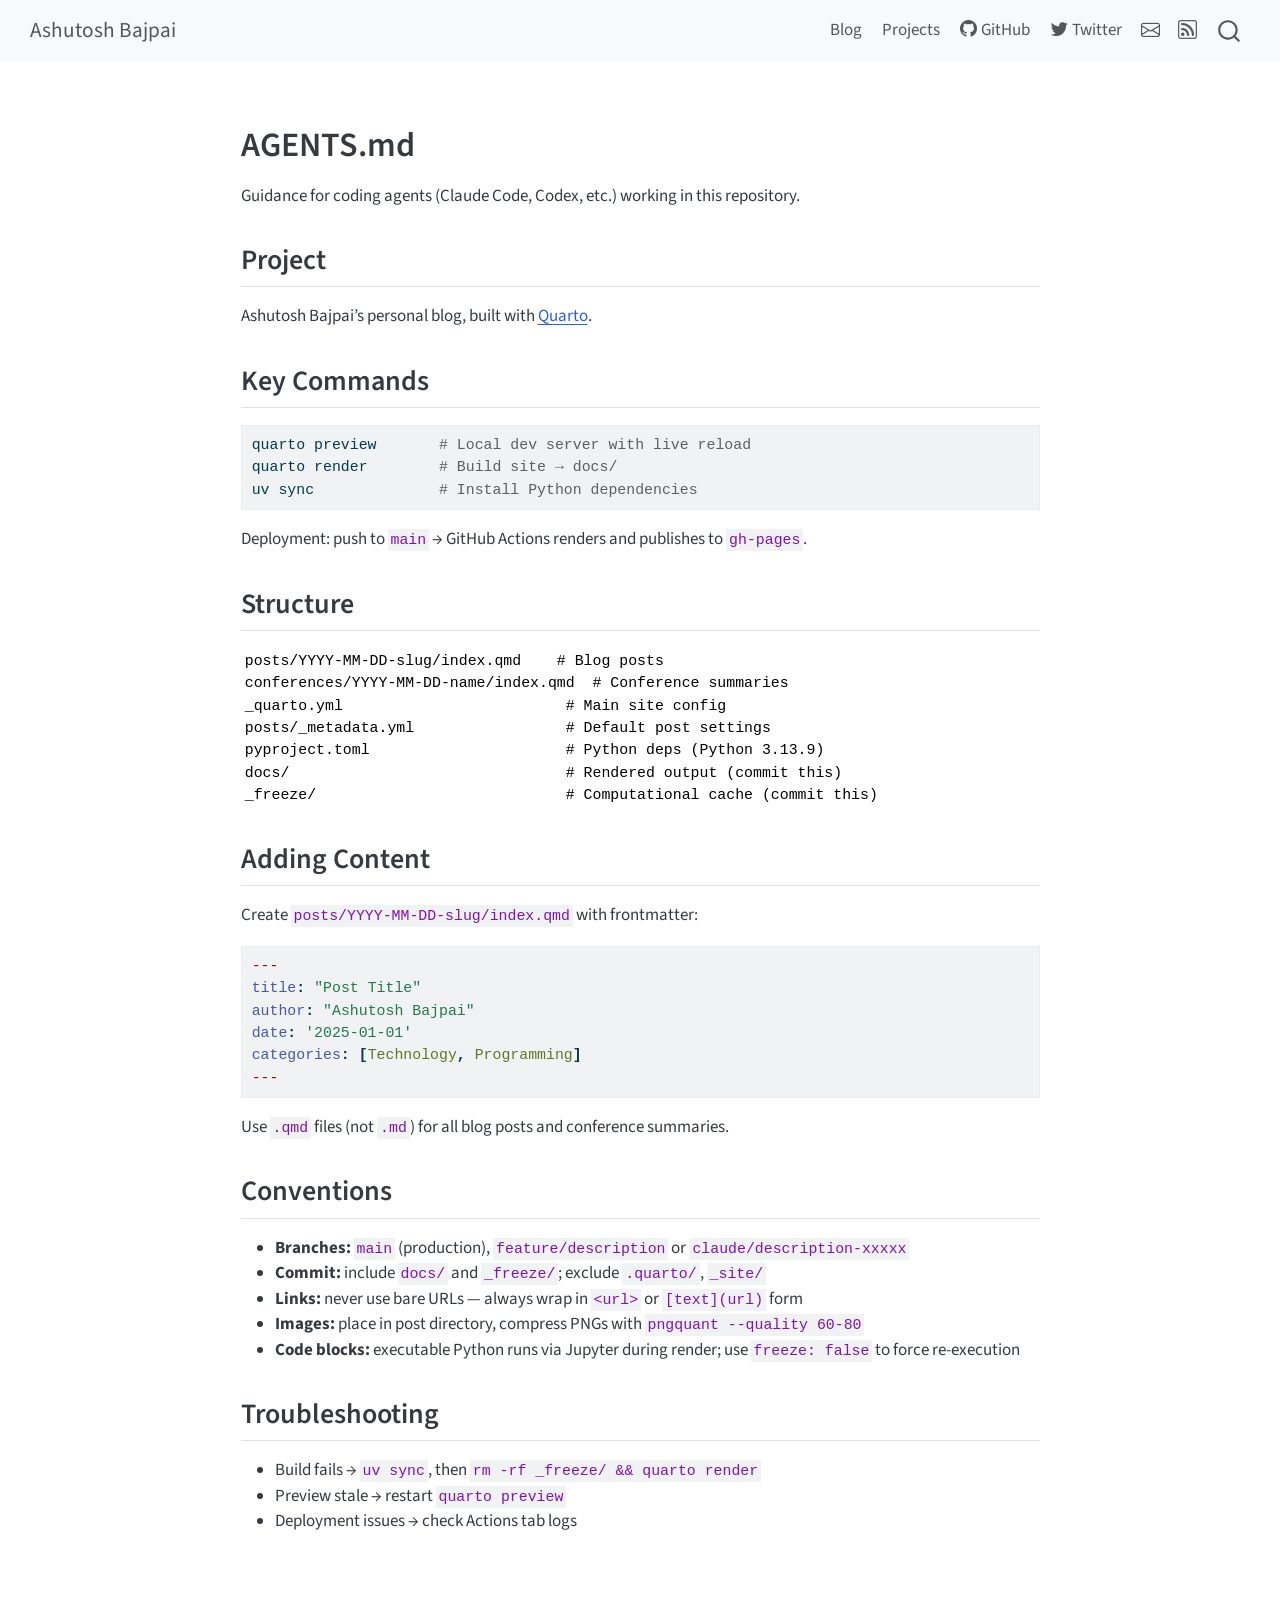
==== AGENTS.html @ b27070b9 "Built site for gh-pages" ====
<!DOCTYPE html>
<html xmlns="http://www.w3.org/1999/xhtml" lang="en" xml:lang="en"><head>

<meta charset="utf-8">
<meta name="generator" content="quarto-1.8.27">

<meta name="viewport" content="width=device-width, initial-scale=1.0, user-scalable=yes">


<title>agents – Ashutosh Bajpai</title>
<style>
code{white-space: pre-wrap;}
span.smallcaps{font-variant: small-caps;}
div.columns{display: flex; gap: min(4vw, 1.5em);}
div.column{flex: auto; overflow-x: auto;}
div.hanging-indent{margin-left: 1.5em; text-indent: -1.5em;}
ul.task-list{list-style: none;}
ul.task-list li input[type="checkbox"] {
  width: 0.8em;
  margin: 0 0.8em 0.2em -1em; /* quarto-specific, see https://github.com/quarto-dev/quarto-cli/issues/4556 */ 
  vertical-align: middle;
}
/* CSS for syntax highlighting */
html { -webkit-text-size-adjust: 100%; }
pre > code.sourceCode { white-space: pre; position: relative; }
pre > code.sourceCode > span { display: inline-block; line-height: 1.25; }
pre > code.sourceCode > span:empty { height: 1.2em; }
.sourceCode { overflow: visible; }
code.sourceCode > span { color: inherit; text-decoration: inherit; }
div.sourceCode { margin: 1em 0; }
pre.sourceCode { margin: 0; }
@media screen {
div.sourceCode { overflow: auto; }
}
@media print {
pre > code.sourceCode { white-space: pre-wrap; }
pre > code.sourceCode > span { text-indent: -5em; padding-left: 5em; }
}
pre.numberSource code
  { counter-reset: source-line 0; }
pre.numberSource code > span
  { position: relative; left: -4em; counter-increment: source-line; }
pre.numberSource code > span > a:first-child::before
  { content: counter(source-line);
    position: relative; left: -1em; text-align: right; vertical-align: baseline;
    border: none; display: inline-block;
    -webkit-touch-callout: none; -webkit-user-select: none;
    -khtml-user-select: none; -moz-user-select: none;
    -ms-user-select: none; user-select: none;
    padding: 0 4px; width: 4em;
  }
pre.numberSource { margin-left: 3em;  padding-left: 4px; }
div.sourceCode
  {   }
@media screen {
pre > code.sourceCode > span > a:first-child::before { text-decoration: underline; }
}
</style>


<script src="site_libs/quarto-nav/quarto-nav.js"></script>
<script src="site_libs/quarto-nav/headroom.min.js"></script>
<script src="site_libs/clipboard/clipboard.min.js"></script>
<script src="site_libs/quarto-search/autocomplete.umd.js"></script>
<script src="site_libs/quarto-search/fuse.min.js"></script>
<script src="site_libs/quarto-search/quarto-search.js"></script>
<meta name="quarto:offset" content="./">
<script src="site_libs/quarto-html/quarto.js" type="module"></script>
<script src="site_libs/quarto-html/tabsets/tabsets.js" type="module"></script>
<script src="site_libs/quarto-html/axe/axe-check.js" type="module"></script>
<script src="site_libs/quarto-html/popper.min.js"></script>
<script src="site_libs/quarto-html/tippy.umd.min.js"></script>
<script src="site_libs/quarto-html/anchor.min.js"></script>
<link href="site_libs/quarto-html/tippy.css" rel="stylesheet">
<link href="site_libs/quarto-html/quarto-syntax-highlighting-ed96de9b727972fe78a7b5d16c58bf87.css" rel="stylesheet" id="quarto-text-highlighting-styles">
<script src="site_libs/bootstrap/bootstrap.min.js"></script>
<link href="site_libs/bootstrap/bootstrap-icons.css" rel="stylesheet">
<link href="site_libs/bootstrap/bootstrap-afa37c5c79185640b9c231024f4fe5ea.min.css" rel="stylesheet" append-hash="true" id="quarto-bootstrap" data-mode="light">
<script id="quarto-search-options" type="application/json">{
  "location": "navbar",
  "copy-button": false,
  "collapse-after": 3,
  "panel-placement": "end",
  "type": "overlay",
  "limit": 50,
  "keyboard-shortcut": [
    "f",
    "/",
    "s"
  ],
  "show-item-context": false,
  "language": {
    "search-no-results-text": "No results",
    "search-matching-documents-text": "matching documents",
    "search-copy-link-title": "Copy link to search",
    "search-hide-matches-text": "Hide additional matches",
    "search-more-match-text": "more match in this document",
    "search-more-matches-text": "more matches in this document",
    "search-clear-button-title": "Clear",
    "search-text-placeholder": "",
    "search-detached-cancel-button-title": "Cancel",
    "search-submit-button-title": "Submit",
    "search-label": "Search"
  }
}</script>


<link rel="stylesheet" href="styles.css">
<meta property="og:title" content="Ashutosh Bajpai">
<meta property="og:description" content="This is Ashutosh Bajpai’s personal website">
<meta property="og:site_name" content="Ashutosh Bajpai">
<meta name="twitter:title" content="Ashutosh Bajpai">
<meta name="twitter:description" content="This is Ashutosh Bajpai’s personal website">
<meta name="twitter:card" content="summary_large_image">
</head>

<body class="nav-fixed fullcontent quarto-light">

<div id="quarto-search-results"></div>
  <header id="quarto-header" class="headroom fixed-top">
    <nav class="navbar navbar-expand-lg " data-bs-theme="dark">
      <div class="navbar-container container-fluid">
      <div class="navbar-brand-container mx-auto">
    <a class="navbar-brand" href="./index.html">
    <span class="navbar-title">Ashutosh Bajpai</span>
    </a>
  </div>
            <div id="quarto-search" class="" title="Search"></div>
          <button class="navbar-toggler" type="button" data-bs-toggle="collapse" data-bs-target="#navbarCollapse" aria-controls="navbarCollapse" role="menu" aria-expanded="false" aria-label="Toggle navigation" onclick="if (window.quartoToggleHeadroom) { window.quartoToggleHeadroom(); }">
  <span class="navbar-toggler-icon"></span>
</button>
          <div class="collapse navbar-collapse" id="navbarCollapse">
            <ul class="navbar-nav navbar-nav-scroll ms-auto">
  <li class="nav-item">
    <a class="nav-link" href="./blog.html"> 
<span class="menu-text">Blog</span></a>
  </li>  
  <li class="nav-item">
    <a class="nav-link" href="./projects.html"> 
<span class="menu-text">Projects</span></a>
  </li>  
  <li class="nav-item">
    <a class="nav-link" href="https://github.com/YOUR_GITHUB_USERNAME"> <i class="bi bi-github" role="img">
</i> 
<span class="menu-text">GitHub</span></a>
  </li>  
  <li class="nav-item">
    <a class="nav-link" href="https://twitter.com/YOUR_TWITTER_HANDLE"> <i class="bi bi-twitter" role="img">
</i> 
<span class="menu-text">Twitter</span></a>
  </li>  
  <li class="nav-item compact">
    <a class="nav-link" href="mailto:your.email@example.com"> <i class="bi bi-envelope" role="img">
</i> 
<span class="menu-text"></span></a>
  </li>  
  <li class="nav-item compact">
    <a class="nav-link" href="./blog.xml"> <i class="bi bi-rss" role="img">
</i> 
<span class="menu-text"></span></a>
  </li>  
</ul>
          </div> <!-- /navcollapse -->
            <div class="quarto-navbar-tools">
</div>
      </div> <!-- /container-fluid -->
    </nav>
</header>
<!-- content -->
<div id="quarto-content" class="quarto-container page-columns page-rows-contents page-layout-article page-navbar">
<!-- sidebar -->
<!-- margin-sidebar -->
    
<!-- main -->
<main class="content" id="quarto-document-content"><header id="title-block-header" class="quarto-title-block"></header>




<section id="agents.md" class="level1">
<h1>AGENTS.md</h1>
<p>Guidance for coding agents (Claude Code, Codex, etc.) working in this repository.</p>
<section id="project" class="level2">
<h2 class="anchored" data-anchor-id="project">Project</h2>
<p>Ashutosh Bajpai’s personal blog, built with <a href="https://quarto.org/">Quarto</a>.</p>
</section>
<section id="key-commands" class="level2">
<h2 class="anchored" data-anchor-id="key-commands">Key Commands</h2>
<div class="code-copy-outer-scaffold"><div class="sourceCode" id="cb1"><pre class="sourceCode bash code-with-copy"><code class="sourceCode bash"><span id="cb1-1"><a href="#cb1-1" aria-hidden="true" tabindex="-1"></a><span class="ex">quarto</span> preview       <span class="co"># Local dev server with live reload</span></span>
<span id="cb1-2"><a href="#cb1-2" aria-hidden="true" tabindex="-1"></a><span class="ex">quarto</span> render        <span class="co"># Build site → docs/</span></span>
<span id="cb1-3"><a href="#cb1-3" aria-hidden="true" tabindex="-1"></a><span class="ex">uv</span> sync              <span class="co"># Install Python dependencies</span></span></code></pre></div><button title="Copy to Clipboard" class="code-copy-button"><i class="bi"></i></button></div>
<p>Deployment: push to <code>main</code> → GitHub Actions renders and publishes to <code>gh-pages</code>.</p>
</section>
<section id="structure" class="level2">
<h2 class="anchored" data-anchor-id="structure">Structure</h2>
<pre class="text"><code>posts/YYYY-MM-DD-slug/index.qmd    # Blog posts
conferences/YYYY-MM-DD-name/index.qmd  # Conference summaries
_quarto.yml                         # Main site config
posts/_metadata.yml                 # Default post settings
pyproject.toml                      # Python deps (Python 3.13.9)
docs/                               # Rendered output (commit this)
_freeze/                            # Computational cache (commit this)</code></pre>
</section>
<section id="adding-content" class="level2">
<h2 class="anchored" data-anchor-id="adding-content">Adding Content</h2>
<p>Create <code>posts/YYYY-MM-DD-slug/index.qmd</code> with frontmatter:</p>
<div class="code-copy-outer-scaffold"><div class="sourceCode" id="cb3"><pre class="sourceCode yaml code-with-copy"><code class="sourceCode yaml"><span id="cb3-1"><a href="#cb3-1" aria-hidden="true" tabindex="-1"></a><span class="pp">---</span></span>
<span id="cb3-2"><a href="#cb3-2" aria-hidden="true" tabindex="-1"></a><span class="fu">title</span><span class="kw">:</span><span class="at"> </span><span class="st">"Post Title"</span></span>
<span id="cb3-3"><a href="#cb3-3" aria-hidden="true" tabindex="-1"></a><span class="fu">author</span><span class="kw">:</span><span class="at"> </span><span class="st">"Ashutosh Bajpai"</span></span>
<span id="cb3-4"><a href="#cb3-4" aria-hidden="true" tabindex="-1"></a><span class="fu">date</span><span class="kw">:</span><span class="at"> </span><span class="st">'2025-01-01'</span></span>
<span id="cb3-5"><a href="#cb3-5" aria-hidden="true" tabindex="-1"></a><span class="fu">categories</span><span class="kw">:</span><span class="at"> </span><span class="kw">[</span><span class="at">Technology</span><span class="kw">,</span><span class="at"> Programming</span><span class="kw">]</span></span>
<span id="cb3-6"><a href="#cb3-6" aria-hidden="true" tabindex="-1"></a><span class="pp">---</span></span></code></pre></div><button title="Copy to Clipboard" class="code-copy-button"><i class="bi"></i></button></div>
<p>Use <code>.qmd</code> files (not <code>.md</code>) for all blog posts and conference summaries.</p>
</section>
<section id="conventions" class="level2">
<h2 class="anchored" data-anchor-id="conventions">Conventions</h2>
<ul>
<li><strong>Branches:</strong> <code>main</code> (production), <code>feature/description</code> or <code>claude/description-xxxxx</code></li>
<li><strong>Commit:</strong> include <code>docs/</code> and <code>_freeze/</code>; exclude <code>.quarto/</code>, <code>_site/</code></li>
<li><strong>Links:</strong> never use bare URLs — always wrap in <code>&lt;url&gt;</code> or <code>[text](url)</code> form</li>
<li><strong>Images:</strong> place in post directory, compress PNGs with <code>pngquant --quality 60-80</code></li>
<li><strong>Code blocks:</strong> executable Python runs via Jupyter during render; use <code>freeze: false</code> to force re-execution</li>
</ul>
</section>
<section id="troubleshooting" class="level2">
<h2 class="anchored" data-anchor-id="troubleshooting">Troubleshooting</h2>
<ul>
<li>Build fails → <code>uv sync</code>, then <code>rm -rf _freeze/ &amp;&amp; quarto render</code></li>
<li>Preview stale → restart <code>quarto preview</code></li>
<li>Deployment issues → check Actions tab logs</li>
</ul>


</section>
</section>

</main> <!-- /main -->
<script id="quarto-html-after-body" type="application/javascript">
  window.document.addEventListener("DOMContentLoaded", function (event) {
    const icon = "";
    const anchorJS = new window.AnchorJS();
    anchorJS.options = {
      placement: 'right',
      icon: icon
    };
    anchorJS.add('.anchored');
    const isCodeAnnotation = (el) => {
      for (const clz of el.classList) {
        if (clz.startsWith('code-annotation-')) {                     
          return true;
        }
      }
      return false;
    }
    const onCopySuccess = function(e) {
      // button target
      const button = e.trigger;
      // don't keep focus
      button.blur();
      // flash "checked"
      button.classList.add('code-copy-button-checked');
      var currentTitle = button.getAttribute("title");
      button.setAttribute("title", "Copied!");
      let tooltip;
      if (window.bootstrap) {
        button.setAttribute("data-bs-toggle", "tooltip");
        button.setAttribute("data-bs-placement", "left");
        button.setAttribute("data-bs-title", "Copied!");
        tooltip = new bootstrap.Tooltip(button, 
          { trigger: "manual", 
            customClass: "code-copy-button-tooltip",
            offset: [0, -8]});
        tooltip.show();    
      }
      setTimeout(function() {
        if (tooltip) {
          tooltip.hide();
          button.removeAttribute("data-bs-title");
          button.removeAttribute("data-bs-toggle");
          button.removeAttribute("data-bs-placement");
        }
        button.setAttribute("title", currentTitle);
        button.classList.remove('code-copy-button-checked');
      }, 1000);
      // clear code selection
      e.clearSelection();
    }
    const getTextToCopy = function(trigger) {
      const outerScaffold = trigger.parentElement.cloneNode(true);
      const codeEl = outerScaffold.querySelector('code');
      for (const childEl of codeEl.children) {
        if (isCodeAnnotation(childEl)) {
          childEl.remove();
        }
      }
      return codeEl.innerText;
    }
    const clipboard = new window.ClipboardJS('.code-copy-button:not([data-in-quarto-modal])', {
      text: getTextToCopy
    });
    clipboard.on('success', onCopySuccess);
    if (window.document.getElementById('quarto-embedded-source-code-modal')) {
      const clipboardModal = new window.ClipboardJS('.code-copy-button[data-in-quarto-modal]', {
        text: getTextToCopy,
        container: window.document.getElementById('quarto-embedded-source-code-modal')
      });
      clipboardModal.on('success', onCopySuccess);
    }
      var localhostRegex = new RegExp(/^(?:http|https):\/\/localhost\:?[0-9]*\//);
      var mailtoRegex = new RegExp(/^mailto:/);
        var filterRegex = new RegExp("https:\/\/YOUR_GITHUB_USERNAME\.github\.io\/blog\.html");
      var isInternal = (href) => {
          return filterRegex.test(href) || localhostRegex.test(href) || mailtoRegex.test(href);
      }
      // Inspect non-navigation links and adorn them if external
     var links = window.document.querySelectorAll('a[href]:not(.nav-link):not(.navbar-brand):not(.toc-action):not(.sidebar-link):not(.sidebar-item-toggle):not(.pagination-link):not(.no-external):not([aria-hidden]):not(.dropdown-item):not(.quarto-navigation-tool):not(.about-link)');
      for (var i=0; i<links.length; i++) {
        const link = links[i];
        if (!isInternal(link.href)) {
          // undo the damage that might have been done by quarto-nav.js in the case of
          // links that we want to consider external
          if (link.dataset.originalHref !== undefined) {
            link.href = link.dataset.originalHref;
          }
        }
      }
    function tippyHover(el, contentFn, onTriggerFn, onUntriggerFn) {
      const config = {
        allowHTML: true,
        maxWidth: 500,
        delay: 100,
        arrow: false,
        appendTo: function(el) {
            return el.parentElement;
        },
        interactive: true,
        interactiveBorder: 10,
        theme: 'quarto',
        placement: 'bottom-start',
      };
      if (contentFn) {
        config.content = contentFn;
      }
      if (onTriggerFn) {
        config.onTrigger = onTriggerFn;
      }
      if (onUntriggerFn) {
        config.onUntrigger = onUntriggerFn;
      }
      window.tippy(el, config); 
    }
    const noterefs = window.document.querySelectorAll('a[role="doc-noteref"]');
    for (var i=0; i<noterefs.length; i++) {
      const ref = noterefs[i];
      tippyHover(ref, function() {
        // use id or data attribute instead here
        let href = ref.getAttribute('data-footnote-href') || ref.getAttribute('href');
        try { href = new URL(href).hash; } catch {}
        const id = href.replace(/^#\/?/, "");
        const note = window.document.getElementById(id);
        if (note) {
          return note.innerHTML;
        } else {
          return "";
        }
      });
    }
    const xrefs = window.document.querySelectorAll('a.quarto-xref');
    const processXRef = (id, note) => {
      // Strip column container classes
      const stripColumnClz = (el) => {
        el.classList.remove("page-full", "page-columns");
        if (el.children) {
          for (const child of el.children) {
            stripColumnClz(child);
          }
        }
      }
      stripColumnClz(note)
      if (id === null || id.startsWith('sec-')) {
        // Special case sections, only their first couple elements
        const container = document.createElement("div");
        if (note.children && note.children.length > 2) {
          container.appendChild(note.children[0].cloneNode(true));
          for (let i = 1; i < note.children.length; i++) {
            const child = note.children[i];
            if (child.tagName === "P" && child.innerText === "") {
              continue;
            } else {
              container.appendChild(child.cloneNode(true));
              break;
            }
          }
          if (window.Quarto?.typesetMath) {
            window.Quarto.typesetMath(container);
          }
          return container.innerHTML
        } else {
          if (window.Quarto?.typesetMath) {
            window.Quarto.typesetMath(note);
          }
          return note.innerHTML;
        }
      } else {
        // Remove any anchor links if they are present
        const anchorLink = note.querySelector('a.anchorjs-link');
        if (anchorLink) {
          anchorLink.remove();
        }
        if (window.Quarto?.typesetMath) {
          window.Quarto.typesetMath(note);
        }
        if (note.classList.contains("callout")) {
          return note.outerHTML;
        } else {
          return note.innerHTML;
        }
      }
    }
    for (var i=0; i<xrefs.length; i++) {
      const xref = xrefs[i];
      tippyHover(xref, undefined, function(instance) {
        instance.disable();
        let url = xref.getAttribute('href');
        let hash = undefined; 
        if (url.startsWith('#')) {
          hash = url;
        } else {
          try { hash = new URL(url).hash; } catch {}
        }
        if (hash) {
          const id = hash.replace(/^#\/?/, "");
          const note = window.document.getElementById(id);
          if (note !== null) {
            try {
              const html = processXRef(id, note.cloneNode(true));
              instance.setContent(html);
            } finally {
              instance.enable();
              instance.show();
            }
          } else {
            // See if we can fetch this
            fetch(url.split('#')[0])
            .then(res => res.text())
            .then(html => {
              const parser = new DOMParser();
              const htmlDoc = parser.parseFromString(html, "text/html");
              const note = htmlDoc.getElementById(id);
              if (note !== null) {
                const html = processXRef(id, note);
                instance.setContent(html);
              } 
            }).finally(() => {
              instance.enable();
              instance.show();
            });
          }
        } else {
          // See if we can fetch a full url (with no hash to target)
          // This is a special case and we should probably do some content thinning / targeting
          fetch(url)
          .then(res => res.text())
          .then(html => {
            const parser = new DOMParser();
            const htmlDoc = parser.parseFromString(html, "text/html");
            const note = htmlDoc.querySelector('main.content');
            if (note !== null) {
              // This should only happen for chapter cross references
              // (since there is no id in the URL)
              // remove the first header
              if (note.children.length > 0 && note.children[0].tagName === "HEADER") {
                note.children[0].remove();
              }
              const html = processXRef(null, note);
              instance.setContent(html);
            } 
          }).finally(() => {
            instance.enable();
            instance.show();
          });
        }
      }, function(instance) {
      });
    }
        let selectedAnnoteEl;
        const selectorForAnnotation = ( cell, annotation) => {
          let cellAttr = 'data-code-cell="' + cell + '"';
          let lineAttr = 'data-code-annotation="' +  annotation + '"';
          const selector = 'span[' + cellAttr + '][' + lineAttr + ']';
          return selector;
        }
        const selectCodeLines = (annoteEl) => {
          const doc = window.document;
          const targetCell = annoteEl.getAttribute("data-target-cell");
          const targetAnnotation = annoteEl.getAttribute("data-target-annotation");
          const annoteSpan = window.document.querySelector(selectorForAnnotation(targetCell, targetAnnotation));
          const lines = annoteSpan.getAttribute("data-code-lines").split(",");
          const lineIds = lines.map((line) => {
            return targetCell + "-" + line;
          })
          let top = null;
          let height = null;
          let parent = null;
          if (lineIds.length > 0) {
              //compute the position of the single el (top and bottom and make a div)
              const el = window.document.getElementById(lineIds[0]);
              top = el.offsetTop;
              height = el.offsetHeight;
              parent = el.parentElement.parentElement;
            if (lineIds.length > 1) {
              const lastEl = window.document.getElementById(lineIds[lineIds.length - 1]);
              const bottom = lastEl.offsetTop + lastEl.offsetHeight;
              height = bottom - top;
            }
            if (top !== null && height !== null && parent !== null) {
              // cook up a div (if necessary) and position it 
              let div = window.document.getElementById("code-annotation-line-highlight");
              if (div === null) {
                div = window.document.createElement("div");
                div.setAttribute("id", "code-annotation-line-highlight");
                div.style.position = 'absolute';
                parent.appendChild(div);
              }
              div.style.top = top - 2 + "px";
              div.style.height = height + 4 + "px";
              div.style.left = 0;
              let gutterDiv = window.document.getElementById("code-annotation-line-highlight-gutter");
              if (gutterDiv === null) {
                gutterDiv = window.document.createElement("div");
                gutterDiv.setAttribute("id", "code-annotation-line-highlight-gutter");
                gutterDiv.style.position = 'absolute';
                const codeCell = window.document.getElementById(targetCell);
                const gutter = codeCell.querySelector('.code-annotation-gutter');
                gutter.appendChild(gutterDiv);
              }
              gutterDiv.style.top = top - 2 + "px";
              gutterDiv.style.height = height + 4 + "px";
            }
            selectedAnnoteEl = annoteEl;
          }
        };
        const unselectCodeLines = () => {
          const elementsIds = ["code-annotation-line-highlight", "code-annotation-line-highlight-gutter"];
          elementsIds.forEach((elId) => {
            const div = window.document.getElementById(elId);
            if (div) {
              div.remove();
            }
          });
          selectedAnnoteEl = undefined;
        };
          // Handle positioning of the toggle
      window.addEventListener(
        "resize",
        throttle(() => {
          elRect = undefined;
          if (selectedAnnoteEl) {
            selectCodeLines(selectedAnnoteEl);
          }
        }, 10)
      );
      function throttle(fn, ms) {
      let throttle = false;
      let timer;
        return (...args) => {
          if(!throttle) { // first call gets through
              fn.apply(this, args);
              throttle = true;
          } else { // all the others get throttled
              if(timer) clearTimeout(timer); // cancel #2
              timer = setTimeout(() => {
                fn.apply(this, args);
                timer = throttle = false;
              }, ms);
          }
        };
      }
        // Attach click handler to the DT
        const annoteDls = window.document.querySelectorAll('dt[data-target-cell]');
        for (const annoteDlNode of annoteDls) {
          annoteDlNode.addEventListener('click', (event) => {
            const clickedEl = event.target;
            if (clickedEl !== selectedAnnoteEl) {
              unselectCodeLines();
              const activeEl = window.document.querySelector('dt[data-target-cell].code-annotation-active');
              if (activeEl) {
                activeEl.classList.remove('code-annotation-active');
              }
              selectCodeLines(clickedEl);
              clickedEl.classList.add('code-annotation-active');
            } else {
              // Unselect the line
              unselectCodeLines();
              clickedEl.classList.remove('code-annotation-active');
            }
          });
        }
    const findCites = (el) => {
      const parentEl = el.parentElement;
      if (parentEl) {
        const cites = parentEl.dataset.cites;
        if (cites) {
          return {
            el,
            cites: cites.split(' ')
          };
        } else {
          return findCites(el.parentElement)
        }
      } else {
        return undefined;
      }
    };
    var bibliorefs = window.document.querySelectorAll('a[role="doc-biblioref"]');
    for (var i=0; i<bibliorefs.length; i++) {
      const ref = bibliorefs[i];
      const citeInfo = findCites(ref);
      if (citeInfo) {
        tippyHover(citeInfo.el, function() {
          var popup = window.document.createElement('div');
          citeInfo.cites.forEach(function(cite) {
            var citeDiv = window.document.createElement('div');
            citeDiv.classList.add('hanging-indent');
            citeDiv.classList.add('csl-entry');
            var biblioDiv = window.document.getElementById('ref-' + cite);
            if (biblioDiv) {
              citeDiv.innerHTML = biblioDiv.innerHTML;
            }
            popup.appendChild(citeDiv);
          });
          return popup.innerHTML;
        });
      }
    }
  });
  </script>
</div> <!-- /content -->




</body></html>
---- site_libs/quarto-html/tippy.css ----
.tippy-box[data-animation=fade][data-state=hidden]{opacity:0}[data-tippy-root]{max-width:calc(100vw - 10px)}.tippy-box{position:relative;background-color:#333;color:#fff;border-radius:4px;font-size:14px;line-height:1.4;white-space:normal;outline:0;transition-property:transform,visibility,opacity}.tippy-box[data-placement^=top]>.tippy-arrow{bottom:0}.tippy-box[data-placement^=top]>.tippy-arrow:before{bottom:-7px;left:0;border-width:8px 8px 0;border-top-color:initial;transform-origin:center top}.tippy-box[data-placement^=bottom]>.tippy-arrow{top:0}.tippy-box[data-placement^=bottom]>.tippy-arrow:before{top:-7px;left:0;border-width:0 8px 8px;border-bottom-color:initial;transform-origin:center bottom}.tippy-box[data-placement^=left]>.tippy-arrow{right:0}.tippy-box[data-placement^=left]>.tippy-arrow:before{border-width:8px 0 8px 8px;border-left-color:initial;right:-7px;transform-origin:center left}.tippy-box[data-placement^=right]>.tippy-arrow{left:0}.tippy-box[data-placement^=right]>.tippy-arrow:before{left:-7px;border-width:8px 8px 8px 0;border-right-color:initial;transform-origin:center right}.tippy-box[data-inertia][data-state=visible]{transition-timing-function:cubic-bezier(.54,1.5,.38,1.11)}.tippy-arrow{width:16px;height:16px;color:#333}.tippy-arrow:before{content:"";position:absolute;border-color:transparent;border-style:solid}.tippy-content{position:relative;padding:5px 9px;z-index:1}
---- site_libs/quarto-html/quarto-syntax-highlighting-ed96de9b727972fe78a7b5d16c58bf87.css ----
/* quarto syntax highlight colors */
:root {
  --quarto-hl-ot-color: #003B4F;
  --quarto-hl-at-color: #657422;
  --quarto-hl-ss-color: #20794D;
  --quarto-hl-an-color: #5E5E5E;
  --quarto-hl-fu-color: #4758AB;
  --quarto-hl-st-color: #20794D;
  --quarto-hl-cf-color: #003B4F;
  --quarto-hl-op-color: #5E5E5E;
  --quarto-hl-er-color: #AD0000;
  --quarto-hl-bn-color: #AD0000;
  --quarto-hl-al-color: #AD0000;
  --quarto-hl-va-color: #111111;
  --quarto-hl-bu-color: inherit;
  --quarto-hl-ex-color: inherit;
  --quarto-hl-pp-color: #AD0000;
  --quarto-hl-in-color: #5E5E5E;
  --quarto-hl-vs-color: #20794D;
  --quarto-hl-wa-color: #5E5E5E;
  --quarto-hl-do-color: #5E5E5E;
  --quarto-hl-im-color: #00769E;
  --quarto-hl-ch-color: #20794D;
  --quarto-hl-dt-color: #AD0000;
  --quarto-hl-fl-color: #AD0000;
  --quarto-hl-co-color: #5E5E5E;
  --quarto-hl-cv-color: #5E5E5E;
  --quarto-hl-cn-color: #8f5902;
  --quarto-hl-sc-color: #5E5E5E;
  --quarto-hl-dv-color: #AD0000;
  --quarto-hl-kw-color: #003B4F;
}

/* other quarto variables */
:root {
  --quarto-font-monospace: SFMono-Regular, Menlo, Monaco, Consolas, "Liberation Mono", "Courier New", monospace;
}

/* syntax highlight based on Pandoc's rules */
pre > code.sourceCode > span {
  color: #003B4F;
}

code.sourceCode > span {
  color: #003B4F;
}

div.sourceCode,
div.sourceCode pre.sourceCode {
  color: #003B4F;
}

/* Normal */
code span {
  color: #003B4F;
}

/* Alert */
code span.al {
  color: #AD0000;
  font-style: inherit;
}

/* Annotation */
code span.an {
  color: #5E5E5E;
  font-style: inherit;
}

/* Attribute */
code span.at {
  color: #657422;
  font-style: inherit;
}

/* BaseN */
code span.bn {
  color: #AD0000;
  font-style: inherit;
}

/* BuiltIn */
code span.bu {
  font-style: inherit;
}

/* ControlFlow */
code span.cf {
  color: #003B4F;
  font-weight: bold;
  font-style: inherit;
}

/* Char */
code span.ch {
  color: #20794D;
  font-style: inherit;
}

/* Constant */
code span.cn {
  color: #8f5902;
  font-style: inherit;
}

/* Comment */
code span.co {
  color: #5E5E5E;
  font-style: inherit;
}

/* CommentVar */
code span.cv {
  color: #5E5E5E;
  font-style: italic;
}

/* Documentation */
code span.do {
  color: #5E5E5E;
  font-style: italic;
}

/* DataType */
code span.dt {
  color: #AD0000;
  font-style: inherit;
}

/* DecVal */
code span.dv {
  color: #AD0000;
  font-style: inherit;
}

/* Error */
code span.er {
  color: #AD0000;
  font-style: inherit;
}

/* Extension */
code span.ex {
  font-style: inherit;
}

/* Float */
code span.fl {
  color: #AD0000;
  font-style: inherit;
}

/* Function */
code span.fu {
  color: #4758AB;
  font-style: inherit;
}

/* Import */
code span.im {
  color: #00769E;
  font-style: inherit;
}

/* Information */
code span.in {
  color: #5E5E5E;
  font-style: inherit;
}

/* Keyword */
code span.kw {
  color: #003B4F;
  font-weight: bold;
  font-style: inherit;
}

/* Operator */
code span.op {
  color: #5E5E5E;
  font-style: inherit;
}

/* Other */
code span.ot {
  color: #003B4F;
  font-style: inherit;
}

/* Preprocessor */
code span.pp {
  color: #AD0000;
  font-style: inherit;
}

/* SpecialChar */
code span.sc {
  color: #5E5E5E;
  font-style: inherit;
}

/* SpecialString */
code span.ss {
  color: #20794D;
  font-style: inherit;
}

/* String */
code span.st {
  color: #20794D;
  font-style: inherit;
}

/* Variable */
code span.va {
  color: #111111;
  font-style: inherit;
}

/* VerbatimString */
code span.vs {
  color: #20794D;
  font-style: inherit;
}

/* Warning */
code span.wa {
  color: #5E5E5E;
  font-style: italic;
}

.prevent-inlining {
  content: "</";
}

/*# sourceMappingURL=0920dd6d7437995b8cdf7429764427b1.css.map */
---- styles.css ----
/* css styles */

.github-stars {
  display: inline-block !important;
  visibility: visible !important;
  opacity: 1 !important;
  position: relative;
  z-index: 10;
  margin-left: 4px;
  vertical-align: middle;
  height: 20px;
  width: auto;
  box-shadow: none;
  font-size: 0.85em;
  color: #f1c40f;
  font-weight: bold;
  transition: color 0.2s;
}

a:hover .github-stars {
  color: #f39c12;
}
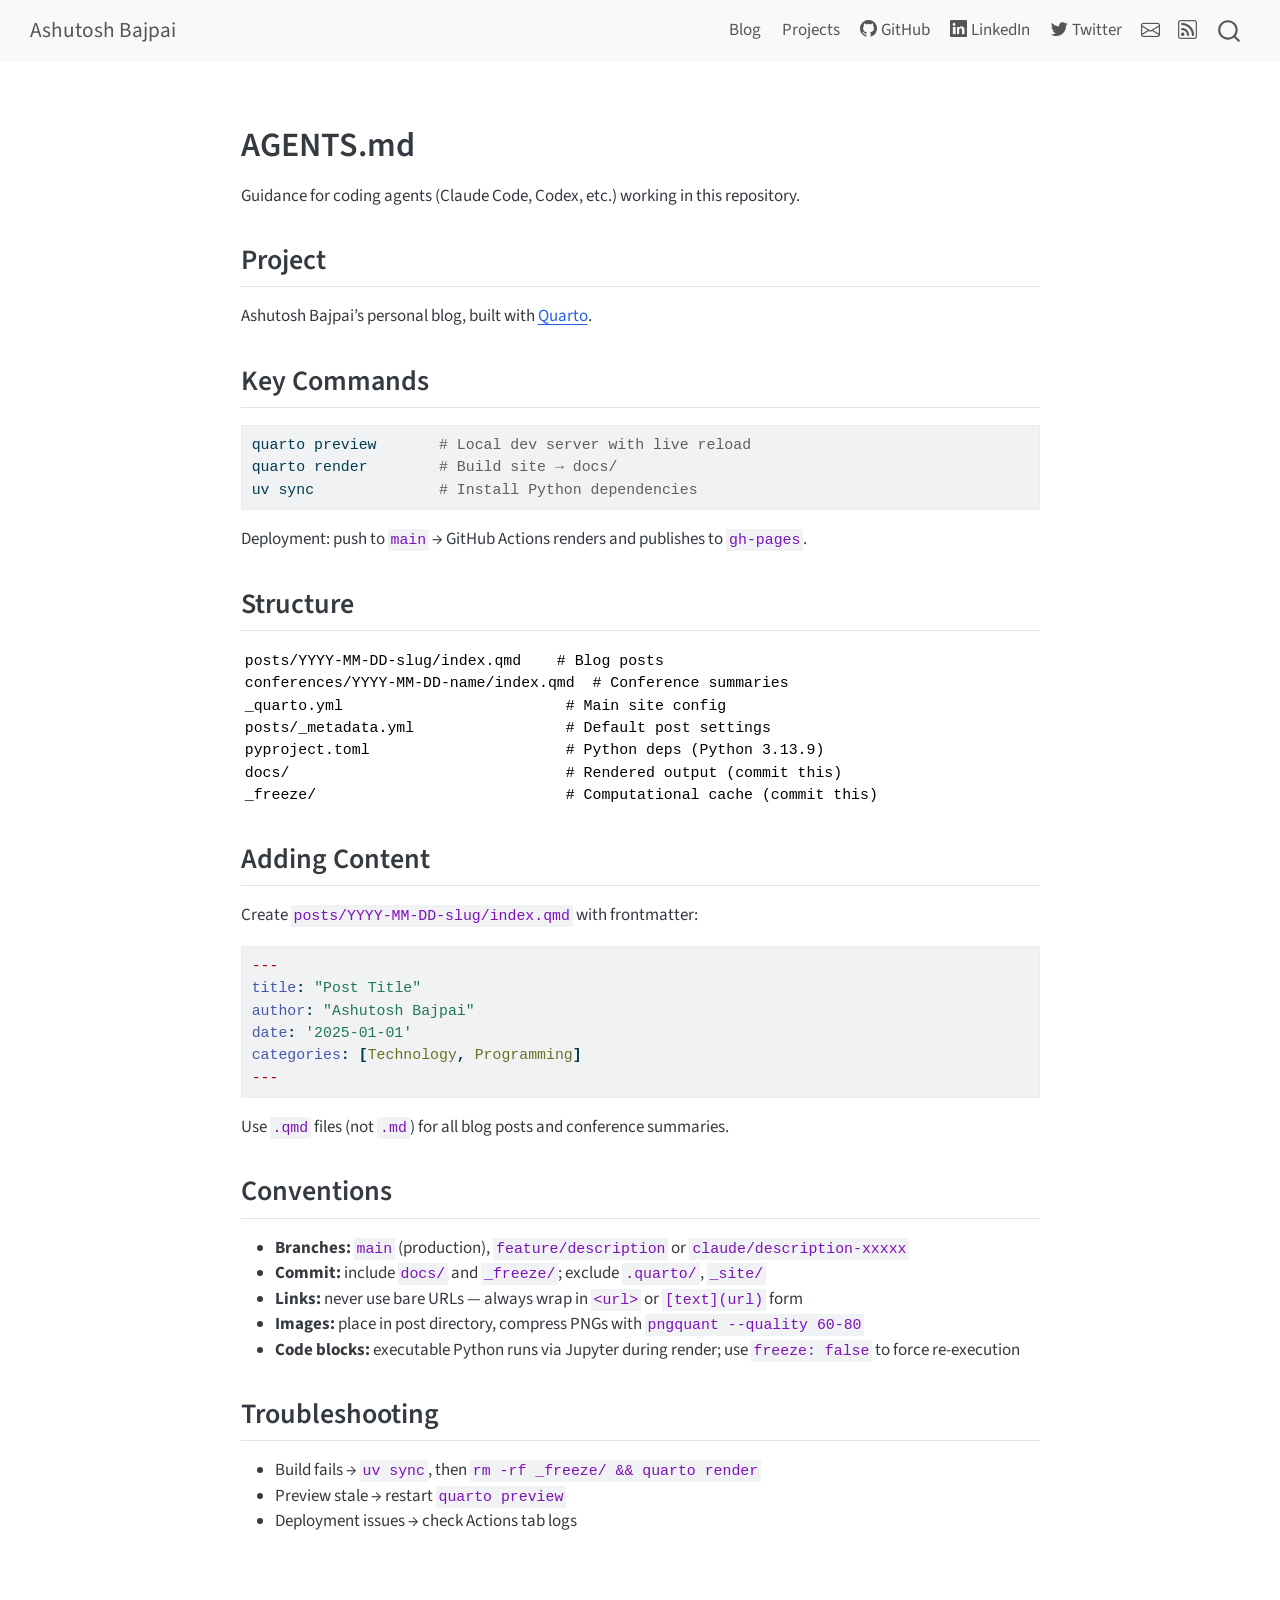
==== commit 2e841c2a: "Built site for gh-pages" ====
--- a/AGENTS.html
+++ b/AGENTS.html
@@ -140,9 +140,14 @@
 <span class="menu-text">Projects</span></a>
   </li>  
   <li class="nav-item">
-    <a class="nav-link" href="https://github.com/YOUR_GITHUB_USERNAME"> <i class="bi bi-github" role="img">
+    <a class="nav-link" href="https://github.com/ashutoshbajpai007"> <i class="bi bi-github" role="img">
 </i> 
 <span class="menu-text">GitHub</span></a>
+  </li>  
+  <li class="nav-item">
+    <a class="nav-link" href="https://www.linkedin.com/in/ashutosh-bajpai-devops/"> <i class="bi bi-linkedin" role="img">
+</i> 
+<span class="menu-text">LinkedIn</span></a>
   </li>  
   <li class="nav-item">
     <a class="nav-link" href="https://twitter.com/YOUR_TWITTER_HANDLE"> <i class="bi bi-twitter" role="img">
@@ -150,7 +155,7 @@
 <span class="menu-text">Twitter</span></a>
   </li>  
   <li class="nav-item compact">
-    <a class="nav-link" href="mailto:your.email@example.com"> <i class="bi bi-envelope" role="img">
+    <a class="nav-link" href="mailto:ashutosh.bajpai00007@gmail.com"> <i class="bi bi-envelope" role="img">
 </i> 
 <span class="menu-text"></span></a>
   </li>  
@@ -308,7 +313,7 @@
     }
       var localhostRegex = new RegExp(/^(?:http|https):\/\/localhost\:?[0-9]*\//);
       var mailtoRegex = new RegExp(/^mailto:/);
-        var filterRegex = new RegExp("https:\/\/YOUR_GITHUB_USERNAME\.github\.io\/blog\.html");
+        var filterRegex = new RegExp("https:\/ashutoshbajpai007\.github\.io\/blog\.html");
       var isInternal = (href) => {
           return filterRegex.test(href) || localhostRegex.test(href) || mailtoRegex.test(href);
       }
